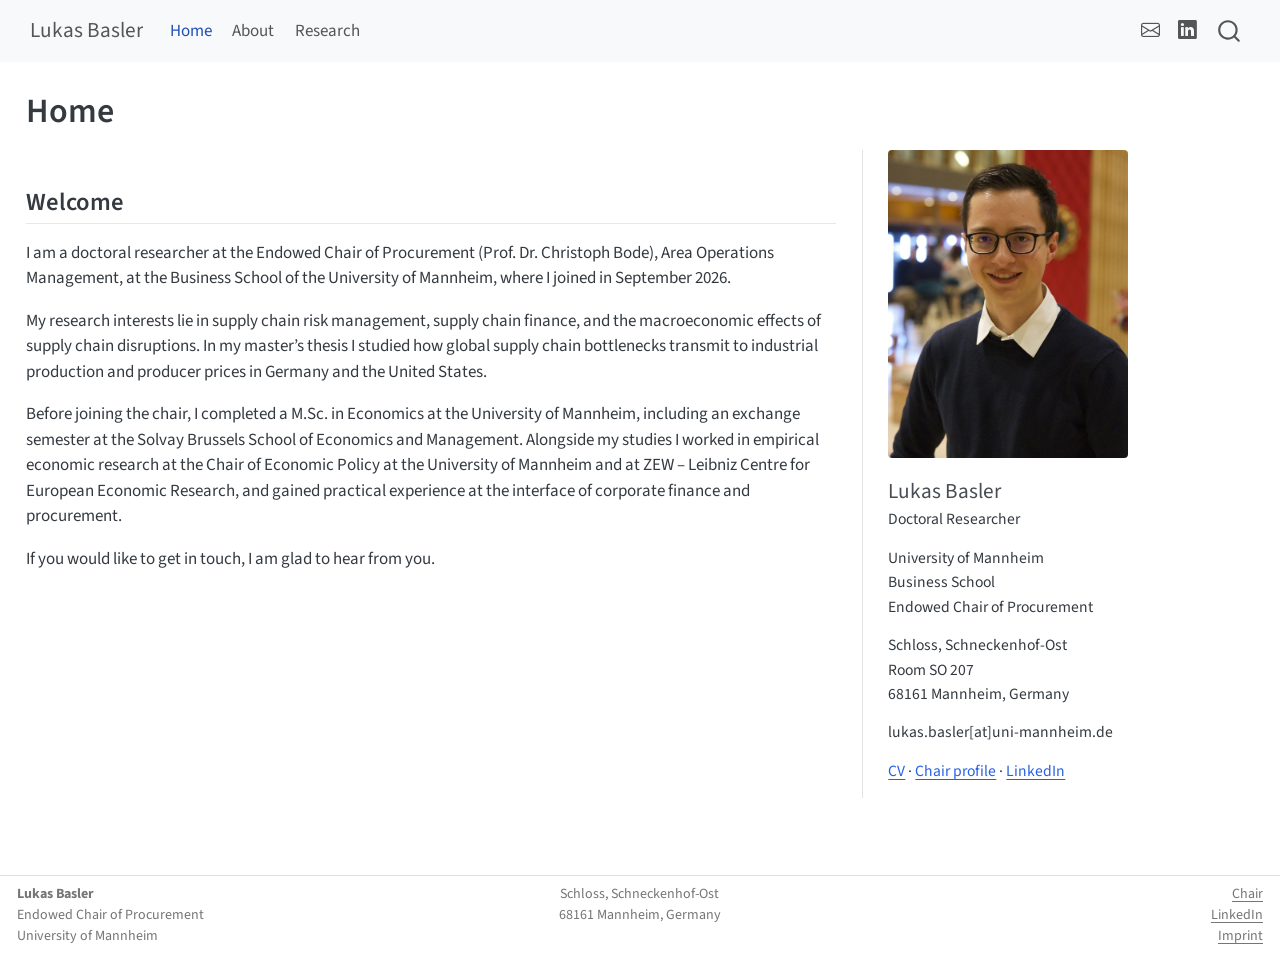
==== index.html @ ef2147d1 "deploy: b159d301d36acea544c368055b29758704e37270" ====
<!DOCTYPE html>
<html xmlns="http://www.w3.org/1999/xhtml" lang="en" xml:lang="en"><head>

<meta charset="utf-8">
<meta name="generator" content="quarto-1.10.18">

<meta name="viewport" content="width=device-width, initial-scale=1.0, user-scalable=yes">


<title>Home – Lukas Basler</title>
<style>
/* Default styles provided by pandoc.
** See https://pandoc.org/MANUAL.html#variables-for-html for config info.
*/
span.smallcaps{font-variant: small-caps;}
div.columns{display: flex; gap: 1.5em;}
div.column{flex: auto;}
@media screen {
div.columns{gap: min(4vw, 1.5em);}
div.column{overflow-x: auto;}
}
div.hanging-indent{margin-left: 1.5em; text-indent: -1.5em;}
ul.task-list{list-style: none;}
ul.task-list li input[type="checkbox"] {
  width: 0.8em;
  margin: 0 0.8em 0.2em -1em; /* quarto-specific, see https://github.com/quarto-dev/quarto-cli/issues/4556 */ 
  vertical-align: middle;
}
</style>


<script src="site_libs/quarto-nav/quarto-nav.js"></script>
<script src="site_libs/quarto-nav/headroom.min.js"></script>
<script src="site_libs/clipboard/clipboard.min.js"></script>
<script src="site_libs/quarto-search/autocomplete.umd.js"></script>
<script src="site_libs/quarto-search/fuse.min.js"></script>
<script src="site_libs/quarto-search/quarto-search.js"></script>
<meta name="quarto:offset" content="./">
<link href="./images/favicon.png" rel="icon" type="image/png">
<script src="site_libs/quarto-html/quarto.js" type="module"></script>
<script src="site_libs/quarto-html/tabsets/tabsets.js" type="module"></script>
<script src="site_libs/quarto-html/popper.min.js"></script>
<script src="site_libs/quarto-html/tippy.umd.min.js"></script>
<link href="site_libs/quarto-html/tippy.css" rel="stylesheet">
<link href="site_libs/quarto-html/quarto-syntax-highlighting-64a204ab8560d761af7679ceaba22944.css" rel="stylesheet" id="quarto-text-highlighting-styles">
<script src="site_libs/bootstrap/bootstrap.min.js"></script>
<link href="site_libs/bootstrap/bootstrap-icons.css" rel="stylesheet">
<link href="site_libs/bootstrap/bootstrap-e89d3b980ffcc2bf369e9d9bfa556387.min.css" rel="stylesheet" append-hash="true" id="quarto-bootstrap" data-mode="light">
<script id="quarto-search-options" type="application/json">{
  "location": "navbar",
  "copy-button": false,
  "collapse-after": 3,
  "panel-placement": "end",
  "type": "overlay",
  "limit": 50,
  "keyboard-shortcut": [
    "f",
    "/",
    "s"
  ],
  "show-item-context": false,
  "language": {
    "search-no-results-text": "No results",
    "search-matching-documents-text": "matching documents",
    "search-copy-link-title": "Copy link to search",
    "search-hide-matches-text": "Hide additional matches",
    "search-more-match-text": "more match in this document",
    "search-more-matches-text": "more matches in this document",
    "search-clear-button-title": "Clear",
    "search-text-placeholder": "",
    "search-detached-cancel-button-title": "Cancel",
    "search-submit-button-title": "Submit",
    "search-label": "Search"
  }
}</script>


<link rel="stylesheet" href="styles.css">
</head>

<body class="nav-fixed quarto-light">

<div id="quarto-search-results"></div>
  <header id="quarto-header" class="headroom fixed-top">
    <nav class="navbar navbar-expand-lg " data-bs-theme="dark">
      <div class="navbar-container container-fluid">
      <div class="navbar-brand-container mx-auto">
    <a class="navbar-brand" href="./index.html">
    <span class="navbar-title">Lukas Basler</span>
    </a>
  </div>
            <div id="quarto-search" class="" title="Search"></div>
          <button class="navbar-toggler" type="button" data-bs-toggle="collapse" data-bs-target="#navbarCollapse" aria-controls="navbarCollapse" role="menu" aria-expanded="false" aria-label="Toggle navigation" onclick="if (window.quartoToggleHeadroom) { window.quartoToggleHeadroom(); }">
  <span class="navbar-toggler-icon"></span>
</button>
          <div class="collapse navbar-collapse" id="navbarCollapse">
            <ul class="navbar-nav navbar-nav-scroll me-auto">
  <li class="nav-item">
    <a class="nav-link active" href="./index.html" aria-current="page"> 
<span class="menu-text">Home</span></a>
  </li>  
  <li class="nav-item">
    <a class="nav-link" href="./about.html"> 
<span class="menu-text">About</span></a>
  </li>  
  <li class="nav-item">
    <a class="nav-link" href="./research.html"> 
<span class="menu-text">Research</span></a>
  </li>  
</ul>
            <ul class="navbar-nav navbar-nav-scroll ms-auto">
  <li class="nav-item compact">
    <a class="nav-link" href="mailto:lukas.basler@uni-mannheim.de"> <i class="bi bi-envelope" role="img" aria-label="Email">
</i> 
<span class="menu-text"></span></a>
  </li>  
  <li class="nav-item compact">
    <a class="nav-link" href="https://www.linkedin.com/in/lukas-basler/"> <i class="bi bi-linkedin" role="img" aria-label="LinkedIn">
</i> 
<span class="menu-text"></span></a>
  </li>  
</ul>
          </div> <!-- /navcollapse -->
            <div class="quarto-navbar-tools">
</div>
      </div> <!-- /container-fluid -->
    </nav>
</header>
<!-- content -->
<div id="quarto-content" class="quarto-container page-columns page-rows-contents page-layout-full page-navbar">
<!-- sidebar -->
<!-- margin-sidebar -->
    
<!-- main -->
<main class="content column-page" id="quarto-document-content">

<header id="title-block-header" class="quarto-title-block default">
<div class="quarto-title">
<h1 class="title">Home</h1>
</div>



<div class="quarto-title-meta column-page">

    
  
    
  </div>
  


</header>


<div class="grid">
<section id="welcome" class="level2 g-col-12 g-col-md-8">
<h2 data-anchor-id="welcome">Welcome</h2>
<p>I am a doctoral researcher at the Endowed Chair of Procurement (Prof.&nbsp;Dr.&nbsp;Christoph Bode), Area Operations Management, at the Business School of the University of Mannheim, where I joined in September 2026.</p>
<p>My research interests lie in supply chain risk management, supply chain finance, and the macroeconomic effects of supply chain disruptions. In my master’s thesis I studied how global supply chain bottlenecks transmit to industrial production and producer prices in Germany and the United States.</p>
<p>Before joining the chair, I completed a M.Sc. in Economics at the University of Mannheim, including an exchange semester at the Solvay Brussels School of Economics and Management. Alongside my studies I worked in empirical economic research at the Chair of Economic Policy at the University of Mannheim and at ZEW – Leibniz Centre for European Economic Research, and gained practical experience at the interface of corporate finance and procurement.</p>
<p>If you would like to get in touch, I am glad to hear from you.</p>
</section>
<div class="g-col-12 g-col-md-4 contact-card">
<p><img src="images/profile.jpg" class="profile-pic img-fluid" alt="Lukas Basler"></p>
<section id="lukas-basler" class="level4 card-name">
<h4 class="card-name" data-anchor-id="lukas-basler">Lukas Basler</h4>
<p>Doctoral Researcher</p>
<p>University of Mannheim<br> Business School<br> Endowed Chair of Procurement</p>
<p>Schloss, Schneckenhof-Ost<br> Room SO 207<br> 68161 Mannheim, Germany</p>
<p>lukas.basler[at]uni-mannheim.de</p>
<p><a href="files/CV_Basler.pdf">CV</a> · <a href="https://www.bwl.uni-mannheim.de/en/bode/team/">Chair profile</a> · <a href="https://www.linkedin.com/in/lukas-basler/">LinkedIn</a></p>
</section>
</div>
</div>



</main> <!-- /main -->
<script id="quarto-html-after-body" type="application/javascript">
  window.document.addEventListener("DOMContentLoaded", function (event) {
    const isCodeAnnotation = (el) => {
      for (const clz of el.classList) {
        if (clz.startsWith('code-annotation-')) {                     
          return true;
        }
      }
      return false;
    }
    const onCopySuccess = function(e) {
      // button target
      const button = e.trigger;
      // don't keep focus
      button.blur();
      // flash "checked"
      button.classList.add('code-copy-button-checked');
      var currentTitle = button.getAttribute("title");
      button.setAttribute("title", "Copied!");
      let tooltip;
      if (window.bootstrap) {
        button.setAttribute("data-bs-toggle", "tooltip");
        button.setAttribute("data-bs-placement", "left");
        button.setAttribute("data-bs-title", "Copied!");
        tooltip = new bootstrap.Tooltip(button, 
          { trigger: "manual", 
            customClass: "code-copy-button-tooltip",
            offset: [0, -8]});
        tooltip.show();    
      }
      setTimeout(function() {
        if (tooltip) {
          tooltip.hide();
          button.removeAttribute("data-bs-title");
          button.removeAttribute("data-bs-toggle");
          button.removeAttribute("data-bs-placement");
        }
        button.setAttribute("title", currentTitle);
        button.classList.remove('code-copy-button-checked');
      }, 1000);
      // clear code selection
      e.clearSelection();
    }
    const getTextToCopy = function(trigger) {
      const outerScaffold = trigger.parentElement.cloneNode(true);
      const codeEl = outerScaffold.querySelector('code');
      for (const childEl of codeEl.children) {
        if (isCodeAnnotation(childEl)) {
          childEl.remove();
        }
      }
      return codeEl.innerText;
    }
    const clipboard = new window.ClipboardJS('.code-copy-button:not([data-in-quarto-modal])', {
      text: getTextToCopy
    });
    clipboard.on('success', onCopySuccess);
    if (window.document.getElementById('quarto-embedded-source-code-modal')) {
      const clipboardModal = new window.ClipboardJS('.code-copy-button[data-in-quarto-modal]', {
        text: getTextToCopy,
        container: window.document.getElementById('quarto-embedded-source-code-modal')
      });
      clipboardModal.on('success', onCopySuccess);
    }
      var localhostRegex = new RegExp(/^(?:http|https):\/\/localhost\:?[0-9]*\//);
      var mailtoRegex = new RegExp(/^mailto:/);
        var filterRegex = new RegExp("https:\/\/lukas-basler\.github\.io");
      var isInternal = (href) => {
          return filterRegex.test(href) || localhostRegex.test(href) || mailtoRegex.test(href);
      }
      // Inspect non-navigation links and adorn them if external
     var links = window.document.querySelectorAll('a[href]:not(.nav-link):not(.navbar-brand):not(.toc-action):not(.sidebar-link):not(.sidebar-item-toggle):not(.pagination-link):not(.no-external):not([aria-hidden]):not(.dropdown-item):not(.quarto-navigation-tool):not(.about-link)');
      for (var i=0; i<links.length; i++) {
        const link = links[i];
        if (!isInternal(link.href)) {
          // undo the damage that might have been done by quarto-nav.js in the case of
          // links that we want to consider external
          if (link.dataset.originalHref !== undefined) {
            link.href = link.dataset.originalHref;
          }
        }
      }
    function tippyHover(el, contentFn, onTriggerFn, onUntriggerFn) {
      const config = {
        allowHTML: true,
        maxWidth: 500,
        delay: 100,
        arrow: false,
        appendTo: function(el) {
            return el.parentElement;
        },
        interactive: true,
        interactiveBorder: 10,
        theme: 'quarto',
        placement: 'bottom-start',
      };
      if (contentFn) {
        config.content = contentFn;
      }
      if (onTriggerFn) {
        config.onTrigger = onTriggerFn;
      }
      if (onUntriggerFn) {
        config.onUntrigger = onUntriggerFn;
      }
      window.tippy(el, config); 
    }
    const noterefs = window.document.querySelectorAll('a[role="doc-noteref"]');
    for (var i=0; i<noterefs.length; i++) {
      const ref = noterefs[i];
      tippyHover(ref, function() {
        // use id or data attribute instead here
        let href = ref.getAttribute('data-footnote-href') || ref.getAttribute('href');
        try { href = new URL(href).hash; } catch {}
        const id = href.replace(/^#\/?/, "");
        const note = window.document.getElementById(id);
        if (note) {
          return note.innerHTML;
        } else {
          return "";
        }
      });
    }
    const xrefs = window.document.querySelectorAll('a.quarto-xref');
    const processXRef = (id, note) => {
      // Strip column container classes
      const stripColumnClz = (el) => {
        el.classList.remove("page-full", "page-columns");
        if (el.children) {
          for (const child of el.children) {
            stripColumnClz(child);
          }
        }
      }
      stripColumnClz(note)
      if (id === null || id.startsWith('sec-')) {
        // Special case sections, only their first couple elements
        const container = document.createElement("div");
        if (note.children && note.children.length > 2) {
          container.appendChild(note.children[0].cloneNode(true));
          for (let i = 1; i < note.children.length; i++) {
            const child = note.children[i];
            if (child.tagName === "P" && child.innerText === "") {
              continue;
            } else {
              container.appendChild(child.cloneNode(true));
              break;
            }
          }
          if (window.Quarto?.typesetMath) {
            window.Quarto.typesetMath(container);
          }
          return container.innerHTML
        } else {
          if (window.Quarto?.typesetMath) {
            window.Quarto.typesetMath(note);
          }
          return note.innerHTML;
        }
      } else {
        // Remove any anchor links if they are present
        const anchorLink = note.querySelector('a.anchorjs-link');
        if (anchorLink) {
          anchorLink.remove();
        }
        if (window.Quarto?.typesetMath) {
          window.Quarto.typesetMath(note);
        }
        if (note.classList.contains("callout")) {
          return note.outerHTML;
        } else {
          return note.innerHTML;
        }
      }
    }
    for (var i=0; i<xrefs.length; i++) {
      const xref = xrefs[i];
      tippyHover(xref, undefined, function(instance) {
        instance.disable();
        let url = xref.getAttribute('href');
        let hash = undefined; 
        if (url.startsWith('#')) {
          hash = url;
        } else {
          try { hash = new URL(url).hash; } catch {}
        }
        if (hash) {
          const id = hash.replace(/^#\/?/, "");
          const note = window.document.getElementById(id);
          if (note !== null) {
            try {
              const html = processXRef(id, note.cloneNode(true));
              instance.setContent(html);
            } finally {
              instance.enable();
              instance.show();
            }
          } else {
            // See if we can fetch this
            fetch(url.split('#')[0])
            .then(res => res.text())
            .then(html => {
              const parser = new DOMParser();
              const htmlDoc = parser.parseFromString(html, "text/html");
              const note = htmlDoc.getElementById(id);
              if (note !== null) {
                const html = processXRef(id, note);
                instance.setContent(html);
              } 
            }).finally(() => {
              instance.enable();
              instance.show();
            });
          }
        } else {
          // See if we can fetch a full url (with no hash to target)
          // This is a special case and we should probably do some content thinning / targeting
          fetch(url)
          .then(res => res.text())
          .then(html => {
            const parser = new DOMParser();
            const htmlDoc = parser.parseFromString(html, "text/html");
            const note = htmlDoc.querySelector('main.content');
            if (note !== null) {
              // This should only happen for chapter cross references
              // (since there is no id in the URL)
              // remove the first header
              if (note.children.length > 0 && note.children[0].tagName === "HEADER") {
                note.children[0].remove();
              }
              const html = processXRef(null, note);
              instance.setContent(html);
            } 
          }).finally(() => {
            instance.enable();
            instance.show();
          });
        }
      }, function(instance) {
      });
    }
        let selectedAnnoteEl;
        const selectorForAnnotation = ( cell, annotation) => {
          let cellAttr = 'data-code-cell="' + cell + '"';
          let lineAttr = 'data-code-annotation="' +  annotation + '"';
          const selector = 'span[' + cellAttr + '][' + lineAttr + ']';
          return selector;
        }
        const selectCodeLines = (annoteEl) => {
          const doc = window.document;
          const targetCell = annoteEl.getAttribute("data-target-cell");
          const targetAnnotation = annoteEl.getAttribute("data-target-annotation");
          const annoteSpan = window.document.querySelector(selectorForAnnotation(targetCell, targetAnnotation));
          const lines = annoteSpan.getAttribute("data-code-lines").split(",");
          const lineIds = lines.map((line) => {
            return targetCell + "-" + line;
          })
          let top = null;
          let height = null;
          let parent = null;
          if (lineIds.length > 0) {
              //compute the position of the single el (top and bottom and make a div)
              const el = window.document.getElementById(lineIds[0]);
              top = el.offsetTop;
              height = el.offsetHeight;
              parent = el.parentElement.parentElement;
            if (lineIds.length > 1) {
              const lastEl = window.document.getElementById(lineIds[lineIds.length - 1]);
              const bottom = lastEl.offsetTop + lastEl.offsetHeight;
              height = bottom - top;
            }
            if (top !== null && height !== null && parent !== null) {
              // cook up a div (if necessary) and position it 
              let div = window.document.getElementById("code-annotation-line-highlight");
              if (div === null) {
                div = window.document.createElement("div");
                div.setAttribute("id", "code-annotation-line-highlight");
                div.style.position = 'absolute';
                parent.appendChild(div);
              }
              div.style.top = top - 2 + "px";
              div.style.height = height + 4 + "px";
              div.style.left = 0;
              let gutterDiv = window.document.getElementById("code-annotation-line-highlight-gutter");
              if (gutterDiv === null) {
                gutterDiv = window.document.createElement("div");
                gutterDiv.setAttribute("id", "code-annotation-line-highlight-gutter");
                gutterDiv.style.position = 'absolute';
                const codeCell = window.document.getElementById(targetCell);
                const gutter = codeCell.querySelector('.code-annotation-gutter');
                gutter.appendChild(gutterDiv);
              }
              gutterDiv.style.top = top - 2 + "px";
              gutterDiv.style.height = height + 4 + "px";
            }
            selectedAnnoteEl = annoteEl;
          }
        };
        const unselectCodeLines = () => {
          const elementsIds = ["code-annotation-line-highlight", "code-annotation-line-highlight-gutter"];
          elementsIds.forEach((elId) => {
            const div = window.document.getElementById(elId);
            if (div) {
              div.remove();
            }
          });
          selectedAnnoteEl = undefined;
        };
          // Handle positioning of the toggle
      window.addEventListener(
        "resize",
        throttle(() => {
          elRect = undefined;
          if (selectedAnnoteEl) {
            selectCodeLines(selectedAnnoteEl);
          }
        }, 10)
      );
      function throttle(fn, ms) {
      let throttle = false;
      let timer;
        return (...args) => {
          if(!throttle) { // first call gets through
              fn.apply(this, args);
              throttle = true;
          } else { // all the others get throttled
              if(timer) clearTimeout(timer); // cancel #2
              timer = setTimeout(() => {
                fn.apply(this, args);
                timer = throttle = false;
              }, ms);
          }
        };
      }
        // Attach click handler to the DT
        const annoteDls = window.document.querySelectorAll('dt[data-target-cell]');
        for (const annoteDlNode of annoteDls) {
          annoteDlNode.addEventListener('click', (event) => {
            const clickedEl = event.target;
            if (clickedEl !== selectedAnnoteEl) {
              unselectCodeLines();
              const activeEl = window.document.querySelector('dt[data-target-cell].code-annotation-active');
              if (activeEl) {
                activeEl.classList.remove('code-annotation-active');
              }
              selectCodeLines(clickedEl);
              clickedEl.classList.add('code-annotation-active');
            } else {
              // Unselect the line
              unselectCodeLines();
              clickedEl.classList.remove('code-annotation-active');
            }
          });
        }
    const findCites = (el) => {
      const parentEl = el.parentElement;
      if (parentEl) {
        const cites = parentEl.dataset.cites;
        if (cites) {
          return {
            el,
            cites: cites.split(' ')
          };
        } else {
          return findCites(el.parentElement)
        }
      } else {
        return undefined;
      }
    };
    var bibliorefs = window.document.querySelectorAll('a[role="doc-biblioref"]');
    for (var i=0; i<bibliorefs.length; i++) {
      const ref = bibliorefs[i];
      const citeInfo = findCites(ref);
      if (citeInfo) {
        tippyHover(citeInfo.el, function() {
          var popup = window.document.createElement('div');
          citeInfo.cites.forEach(function(cite) {
            var citeDiv = window.document.createElement('div');
            citeDiv.classList.add('hanging-indent');
            citeDiv.classList.add('csl-entry');
            var biblioDiv = window.document.getElementById('ref-' + cite);
            if (biblioDiv) {
              citeDiv.innerHTML = biblioDiv.innerHTML;
            }
            popup.appendChild(citeDiv);
          });
          return popup.innerHTML;
        });
      }
    }
  });
  </script>
</div> <!-- /content -->
<footer class="footer">
  <div class="nav-footer">
    <div class="nav-footer-left">
<p><strong>Lukas Basler</strong><br> Endowed Chair of Procurement<br> University of Mannheim</p>
</div>   
    <div class="nav-footer-center">
<p>Schloss, Schneckenhof-Ost<br> 68161 Mannheim, Germany</p>
</div>
    <div class="nav-footer-right">
<p><a href="https://www.bwl.uni-mannheim.de/en/bode/">Chair</a><br> <a href="https://www.linkedin.com/in/lukas-basler/">LinkedIn</a><br> <a href="./imprint.html">Imprint</a></p>
</div>
  </div>
</footer>




</body></html>
---- site_libs/quarto-html/tippy.css ----
.tippy-box[data-animation=fade][data-state=hidden]{opacity:0}[data-tippy-root]{max-width:calc(100vw - 10px)}.tippy-box{position:relative;background-color:#333;color:#fff;border-radius:4px;font-size:14px;line-height:1.4;white-space:normal;outline:0;transition-property:transform,visibility,opacity}.tippy-box[data-placement^=top]>.tippy-arrow{bottom:0}.tippy-box[data-placement^=top]>.tippy-arrow:before{bottom:-7px;left:0;border-width:8px 8px 0;border-top-color:initial;transform-origin:center top}.tippy-box[data-placement^=bottom]>.tippy-arrow{top:0}.tippy-box[data-placement^=bottom]>.tippy-arrow:before{top:-7px;left:0;border-width:0 8px 8px;border-bottom-color:initial;transform-origin:center bottom}.tippy-box[data-placement^=left]>.tippy-arrow{right:0}.tippy-box[data-placement^=left]>.tippy-arrow:before{border-width:8px 0 8px 8px;border-left-color:initial;right:-7px;transform-origin:center left}.tippy-box[data-placement^=right]>.tippy-arrow{left:0}.tippy-box[data-placement^=right]>.tippy-arrow:before{left:-7px;border-width:8px 8px 8px 0;border-right-color:initial;transform-origin:center right}.tippy-box[data-inertia][data-state=visible]{transition-timing-function:cubic-bezier(.54,1.5,.38,1.11)}.tippy-arrow{width:16px;height:16px;color:#333}.tippy-arrow:before{content:"";position:absolute;border-color:transparent;border-style:solid}.tippy-content{position:relative;padding:5px 9px;z-index:1}
---- site_libs/quarto-html/quarto-syntax-highlighting-64a204ab8560d761af7679ceaba22944.css ----
/* quarto syntax highlight colors */
:root {
  --quarto-hl-ot-color: #003B4F;
  --quarto-hl-at-color: #657422;
  --quarto-hl-ss-color: #20794D;
  --quarto-hl-an-color: #5E5E5E;
  --quarto-hl-fu-color: #4758AB;
  --quarto-hl-st-color: #20794D;
  --quarto-hl-cf-color: #003B4F;
  --quarto-hl-op-color: #5E5E5E;
  --quarto-hl-er-color: #AD0000;
  --quarto-hl-bn-color: #AD0000;
  --quarto-hl-al-color: #AD0000;
  --quarto-hl-va-color: #111111;
  --quarto-hl-bu-color: inherit;
  --quarto-hl-ex-color: inherit;
  --quarto-hl-pp-color: #AD0000;
  --quarto-hl-in-color: #5E5E5E;
  --quarto-hl-vs-color: #20794D;
  --quarto-hl-wa-color: #5E5E5E;
  --quarto-hl-do-color: #5E5E5E;
  --quarto-hl-im-color: #00769E;
  --quarto-hl-ch-color: #20794D;
  --quarto-hl-dt-color: #AD0000;
  --quarto-hl-fl-color: #AD0000;
  --quarto-hl-co-color: #5E5E5E;
  --quarto-hl-cv-color: #5E5E5E;
  --quarto-hl-cn-color: #8f5902;
  --quarto-hl-sc-color: #5E5E5E;
  --quarto-hl-dv-color: #AD0000;
  --quarto-hl-kw-color: #003B4F;
}

/* other quarto variables */
:root {
  --quarto-font-monospace: SFMono-Regular, Menlo, Monaco, Consolas, "Liberation Mono", "Courier New", monospace;
}

/* syntax highlight based on Pandoc's rules */
pre > code.sourceCode > span {
  color: #003B4F;
}

code.sourceCode > span {
  color: #003B4F;
}

div.sourceCode,
div.sourceCode pre.sourceCode {
  color: #003B4F;
}

/* Normal */
code span {
  color: #003B4F;
}

/* Alert */
code span.al {
  color: #AD0000;
  font-style: inherit;
}

/* Annotation */
code span.an {
  color: #5E5E5E;
  font-style: inherit;
}

/* Attribute */
code span.at {
  color: #657422;
  font-style: inherit;
}

/* BaseN */
code span.bn {
  color: #AD0000;
  font-style: inherit;
}

/* BuiltIn */
code span.bu {
  font-style: inherit;
}

/* ControlFlow */
code span.cf {
  color: #003B4F;
  font-weight: bold;
  font-style: inherit;
}

/* Char */
code span.ch {
  color: #20794D;
  font-style: inherit;
}

/* Constant */
code span.cn {
  color: #8f5902;
  font-style: inherit;
}

/* Comment */
code span.co {
  color: #5E5E5E;
  font-style: inherit;
}

/* CommentVar */
code span.cv {
  color: #5E5E5E;
  font-style: italic;
}

/* Documentation */
code span.do {
  color: #5E5E5E;
  font-style: italic;
}

/* DataType */
code span.dt {
  color: #AD0000;
  font-style: inherit;
}

/* DecVal */
code span.dv {
  color: #AD0000;
  font-style: inherit;
}

/* Error */
code span.er {
  color: #AD0000;
  font-style: inherit;
}

/* Extension */
code span.ex {
  font-style: inherit;
}

/* Float */
code span.fl {
  color: #AD0000;
  font-style: inherit;
}

/* Function */
code span.fu {
  color: #4758AB;
  font-style: inherit;
}

/* Import */
code span.im {
  color: #00769E;
  font-style: inherit;
}

/* Information */
code span.in {
  color: #5E5E5E;
  font-style: inherit;
}

/* Keyword */
code span.kw {
  color: #003B4F;
  font-weight: bold;
  font-style: inherit;
}

/* Operator */
code span.op {
  color: #5E5E5E;
  font-style: inherit;
}

/* Other */
code span.ot {
  color: #003B4F;
  font-style: inherit;
}

/* Preprocessor */
code span.pp {
  color: #AD0000;
  font-style: inherit;
}

/* SpecialChar */
code span.sc {
  color: #5E5E5E;
  font-style: inherit;
}

/* SpecialString */
code span.ss {
  color: #20794D;
  font-style: inherit;
}

/* String */
code span.st {
  color: #20794D;
  font-style: inherit;
}

/* Variable */
code span.va {
  color: #111111;
  font-style: inherit;
}

/* VerbatimString */
code span.vs {
  color: #20794D;
  font-style: inherit;
}

/* Warning */
code span.wa {
  color: #5E5E5E;
  font-style: italic;
}

.prevent-inlining {
  content: "</";
}

/*# sourceMappingURL=9d8d5bb603a83b8298b89080a598c93b.css.map */
---- styles.css ----
/* Profile photo in the contact card */
.profile-pic {
  width: 100%;
  max-width: 240px;
  border-radius: 4px;
  display: block;
  margin-bottom: 1.25rem;
}

/* Contact card in the right-hand column */
.contact-card {
  font-size: 0.92rem;
  line-height: 1.55;
  border-left: 1px solid #e3e3e3;
  padding-left: 1.5rem;
}

.contact-card p {
  margin-bottom: 0.85rem;
}

.card-name {
  margin-top: 0;
  margin-bottom: 0.15rem;
}

/* On narrow screens the card stacks below the text, so drop the divider */
@media (max-width: 767px) {
  .contact-card {
    border-left: none;
    padding-left: 0;
    border-top: 1px solid #e3e3e3;
    padding-top: 1.5rem;
    margin-top: 1.5rem;
  }
}

/* Section headings */
h2 {
  margin-top: 2.25rem;
  padding-bottom: 0.3rem;
  border-bottom: 1px solid #e8e8e8;
  font-size: 1.45rem;
}

/* Hide the auto-generated title banner */
.quarto-title-banner {
  display: none;
}
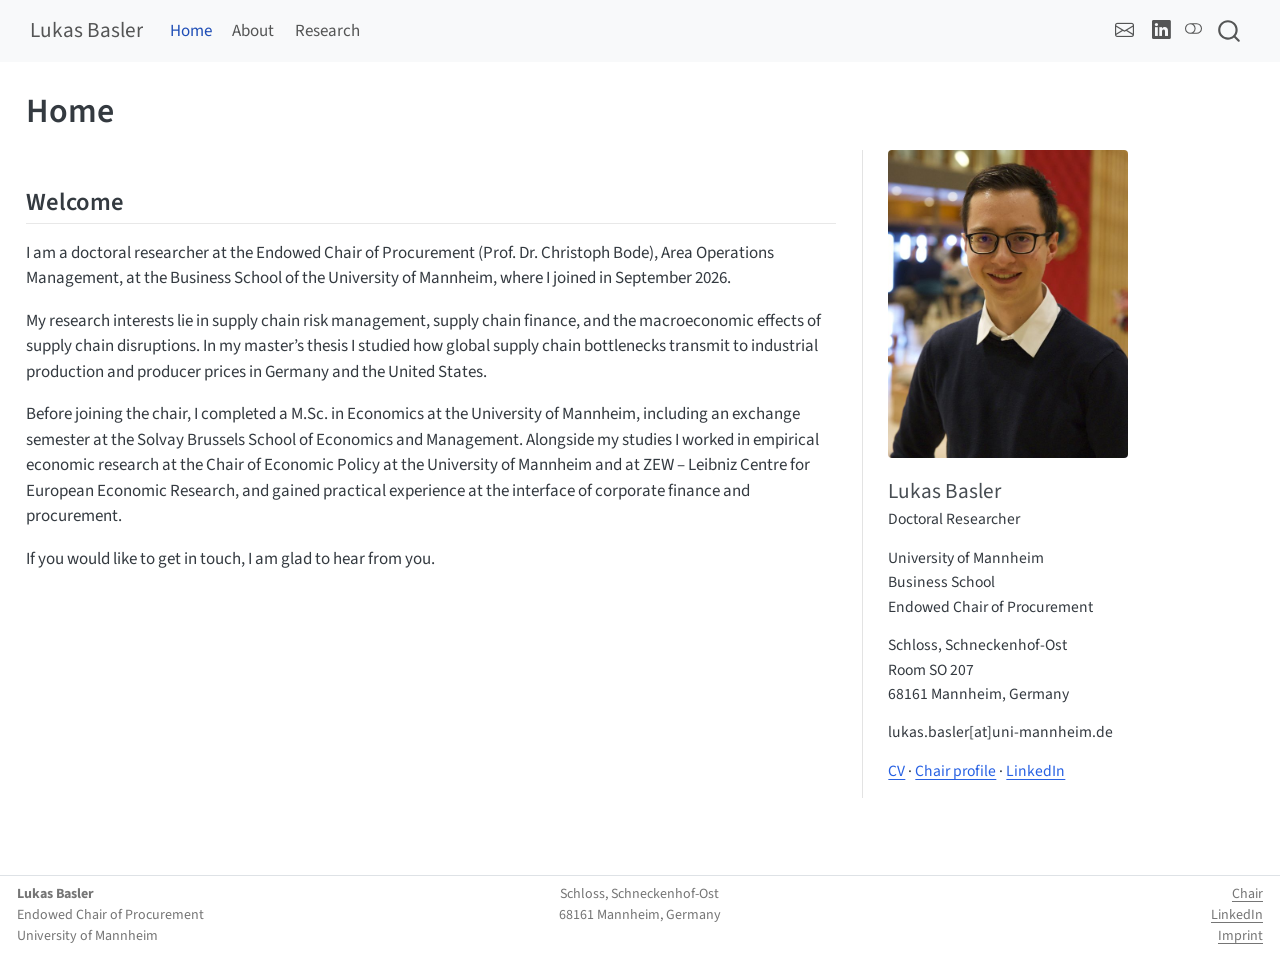
==== commit 33f04549: "deploy: 1c84ad82563a20aa43c5f7559aa6f053702ce79a" ====
--- a/index.html
+++ b/index.html
@@ -42,10 +42,14 @@
 <script src="site_libs/quarto-html/popper.min.js"></script>
 <script src="site_libs/quarto-html/tippy.umd.min.js"></script>
 <link href="site_libs/quarto-html/tippy.css" rel="stylesheet">
-<link href="site_libs/quarto-html/quarto-syntax-highlighting-64a204ab8560d761af7679ceaba22944.css" rel="stylesheet" id="quarto-text-highlighting-styles">
+<link href="site_libs/quarto-html/quarto-syntax-highlighting-64a204ab8560d761af7679ceaba22944.css" rel="stylesheet" class="quarto-color-scheme" id="quarto-text-highlighting-styles">
+<link href="site_libs/quarto-html/quarto-syntax-highlighting-dark-b85bc7c33db8c58e0ec93c3465666fed.css" rel="stylesheet" class="quarto-color-scheme quarto-color-alternate" id="quarto-text-highlighting-styles">
+<link href="site_libs/quarto-html/quarto-syntax-highlighting-64a204ab8560d761af7679ceaba22944.css" rel="stylesheet" class="quarto-color-scheme-extra" id="quarto-text-highlighting-styles">
 <script src="site_libs/bootstrap/bootstrap.min.js"></script>
 <link href="site_libs/bootstrap/bootstrap-icons.css" rel="stylesheet">
-<link href="site_libs/bootstrap/bootstrap-e89d3b980ffcc2bf369e9d9bfa556387.min.css" rel="stylesheet" append-hash="true" id="quarto-bootstrap" data-mode="light">
+<link href="site_libs/bootstrap/bootstrap-e89d3b980ffcc2bf369e9d9bfa556387.min.css" rel="stylesheet" append-hash="true" class="quarto-color-scheme" id="quarto-bootstrap" data-mode="light">
+<link href="site_libs/bootstrap/bootstrap-dark-1c24a47d3c6db590eca2f4ee88fd7dce.min.css" rel="stylesheet" append-hash="true" class="quarto-color-scheme quarto-color-alternate" id="quarto-bootstrap" data-mode="dark">
+<link href="site_libs/bootstrap/bootstrap-e89d3b980ffcc2bf369e9d9bfa556387.min.css" rel="stylesheet" append-hash="true" class="quarto-color-scheme-extra" id="quarto-bootstrap" data-mode="light">
 <script id="quarto-search-options" type="application/json">{
   "location": "navbar",
   "copy-button": false,
@@ -78,7 +82,169 @@
 <link rel="stylesheet" href="styles.css">
 </head>
 
-<body class="nav-fixed quarto-light">
+<body class="nav-fixed quarto-light"><script id="quarto-html-before-body" type="application/javascript">
+    const toggleBodyColorMode = (bsSheetEl) => {
+      const mode = bsSheetEl.getAttribute("data-mode");
+      const bodyEl = window.document.querySelector("body");
+      if (mode === "dark") {
+        bodyEl.classList.add("quarto-dark");
+        bodyEl.classList.remove("quarto-light");
+      } else {
+        bodyEl.classList.add("quarto-light");
+        bodyEl.classList.remove("quarto-dark");
+      }
+    }
+    const toggleBodyColorPrimary = () => {
+      const bsSheetEl = window.document.querySelector("link#quarto-bootstrap:not([rel=disabled-stylesheet])");
+      if (bsSheetEl) {
+        toggleBodyColorMode(bsSheetEl);
+      }
+    }
+    const setColorSchemeToggle = (alternate) => {
+      const toggles = window.document.querySelectorAll('.quarto-color-scheme-toggle');
+      for (let i=0; i < toggles.length; i++) {
+        const toggle = toggles[i];
+        if (toggle) {
+          if (alternate) {
+            toggle.classList.add("alternate");
+          } else {
+            toggle.classList.remove("alternate");
+          }
+        }
+      }
+    };
+    const toggleColorMode = (alternate) => {
+      // Switch the stylesheets
+      const primaryStylesheets = window.document.querySelectorAll('link.quarto-color-scheme:not(.quarto-color-alternate)');
+      const alternateStylesheets = window.document.querySelectorAll('link.quarto-color-scheme.quarto-color-alternate');
+      manageTransitions('#quarto-margin-sidebar .nav-link', false);
+      if (alternate) {
+        // note: dark is layered on light, we don't disable primary!
+        enableStylesheet(alternateStylesheets);
+        for (const sheetNode of alternateStylesheets) {
+          if (sheetNode.id === "quarto-bootstrap") {
+            toggleBodyColorMode(sheetNode);
+          }
+        }
+      } else {
+        disableStylesheet(alternateStylesheets);
+        enableStylesheet(primaryStylesheets)
+        toggleBodyColorPrimary();
+      }
+      manageTransitions('#quarto-margin-sidebar .nav-link', true);
+      // Switch the toggles
+      setColorSchemeToggle(alternate)
+      // Hack to workaround the fact that safari doesn't
+      // properly recolor the scrollbar when toggling (#1455)
+      if (navigator.userAgent.indexOf('Safari') > 0 && navigator.userAgent.indexOf('Chrome') == -1) {
+        manageTransitions("body", false);
+        window.scrollTo(0, 1);
+        setTimeout(() => {
+          window.scrollTo(0, 0);
+          manageTransitions("body", true);
+        }, 40);
+      }
+    }
+    const disableStylesheet = (stylesheets) => {
+      for (let i=0; i < stylesheets.length; i++) {
+        const stylesheet = stylesheets[i];
+        stylesheet.rel = 'disabled-stylesheet';
+      }
+    }
+    const enableStylesheet = (stylesheets) => {
+      for (let i=0; i < stylesheets.length; i++) {
+        const stylesheet = stylesheets[i];
+        if(stylesheet.rel !== 'stylesheet') { // for Chrome, which will still FOUC without this check
+          stylesheet.rel = 'stylesheet';
+        }
+      }
+    }
+    const manageTransitions = (selector, allowTransitions) => {
+      const els = window.document.querySelectorAll(selector);
+      for (let i=0; i < els.length; i++) {
+        const el = els[i];
+        if (allowTransitions) {
+          el.classList.remove('notransition');
+        } else {
+          el.classList.add('notransition');
+        }
+      }
+    }
+    const isFileUrl = () => {
+      return window.location.protocol === 'file:';
+    }
+    const hasAlternateSentinel = () => {
+      let styleSentinel = getColorSchemeSentinel();
+      if (styleSentinel !== null) {
+        return styleSentinel === "alternate";
+      } else {
+        return false;
+      }
+    }
+    const setStyleSentinel = (alternate) => {
+      const value = alternate ? "alternate" : "default";
+      if (!isFileUrl()) {
+        window.localStorage.setItem("quarto-color-scheme", value);
+      } else {
+        localAlternateSentinel = value;
+      }
+    }
+    const getColorSchemeSentinel = () => {
+      if (!isFileUrl()) {
+        const storageValue = window.localStorage.getItem("quarto-color-scheme");
+        return storageValue != null ? storageValue : localAlternateSentinel;
+      } else {
+        return localAlternateSentinel;
+      }
+    }
+    const toggleGiscusIfUsed = (isAlternate, darkModeDefault) => {
+      const baseTheme = document.querySelector('#giscus-base-theme')?.value ?? 'light';
+      const alternateTheme = document.querySelector('#giscus-alt-theme')?.value ?? 'dark';
+      let newTheme = '';
+      if(authorPrefersDark) {
+        newTheme = isAlternate ? baseTheme : alternateTheme;
+      } else {
+        newTheme = isAlternate ? alternateTheme : baseTheme;
+      }
+      const changeGiscusTheme = () => {
+        // From: https://github.com/giscus/giscus/issues/336
+        const sendMessage = (message) => {
+          const iframe = document.querySelector('iframe.giscus-frame');
+          if (!iframe) return;
+          iframe.contentWindow.postMessage({ giscus: message }, 'https://giscus.app');
+        }
+        sendMessage({
+          setConfig: {
+            theme: newTheme
+          }
+        });
+      }
+      const isGiscussLoaded = window.document.querySelector('iframe.giscus-frame') !== null;
+      if (isGiscussLoaded) {
+        changeGiscusTheme();
+      }
+    };
+    const authorPrefersDark = false;
+    const darkModeDefault = authorPrefersDark;
+      document.querySelector('link#quarto-text-highlighting-styles.quarto-color-scheme-extra').rel = 'disabled-stylesheet';
+      document.querySelector('link#quarto-bootstrap.quarto-color-scheme-extra').rel = 'disabled-stylesheet';
+    let localAlternateSentinel = darkModeDefault ? 'alternate' : 'default';
+    // Dark / light mode switch
+    window.quartoToggleColorScheme = () => {
+      // Read the current dark / light value
+      let toAlternate = !hasAlternateSentinel();
+      toggleColorMode(toAlternate);
+      setStyleSentinel(toAlternate);
+      toggleGiscusIfUsed(toAlternate, darkModeDefault);
+      window.dispatchEvent(new Event('resize'));
+    };
+    // Switch to dark mode if need be
+    if (hasAlternateSentinel()) {
+      toggleColorMode(true);
+    } else {
+      toggleColorMode(false);
+    }
+  </script>
 
 <div id="quarto-search-results"></div>
   <header id="quarto-header" class="headroom fixed-top">
@@ -122,6 +288,7 @@
 </ul>
           </div> <!-- /navcollapse -->
             <div class="quarto-navbar-tools">
+  <a href="" class="quarto-color-scheme-toggle quarto-navigation-tool  px-1" onclick="window.quartoToggleColorScheme(); return false;" title="Toggle dark mode"><i class="bi"></i></a>
 </div>
       </div> <!-- /container-fluid -->
     </nav>
@@ -133,6 +300,7 @@
     
 <!-- main -->
 <main class="content column-page" id="quarto-document-content">
+
 
 <header id="title-block-header" class="quarto-title-block default">
 <div class="quarto-title">
@@ -179,6 +347,19 @@
 </main> <!-- /main -->
 <script id="quarto-html-after-body" type="application/javascript">
   window.document.addEventListener("DOMContentLoaded", function (event) {
+    // Ensure there is a toggle, if there isn't float one in the top right
+    if (window.document.querySelector('.quarto-color-scheme-toggle') === null) {
+      const a = window.document.createElement('a');
+      a.classList.add('top-right');
+      a.classList.add('quarto-color-scheme-toggle');
+      a.href = "";
+      a.onclick = function() { try { window.quartoToggleColorScheme(); } catch {} return false; };
+      const i = window.document.createElement("i");
+      i.classList.add('bi');
+      a.appendChild(i);
+      window.document.body.appendChild(a);
+    }
+    setColorSchemeToggle(hasAlternateSentinel())
     const isCodeAnnotation = (el) => {
       for (const clz of el.classList) {
         if (clz.startsWith('code-annotation-')) {                     
--- a/site_libs/quarto-html/quarto-syntax-highlighting-dark-b85bc7c33db8c58e0ec93c3465666fed.css
+++ b/site_libs/quarto-html/quarto-syntax-highlighting-dark-b85bc7c33db8c58e0ec93c3465666fed.css
@@ -0,0 +1,219 @@
+/* quarto syntax highlight colors */
+:root {
+  --quarto-hl-al-color: #f07178;
+  --quarto-hl-an-color: #d4d0ab;
+  --quarto-hl-at-color: #00e0e0;
+  --quarto-hl-bn-color: #d4d0ab;
+  --quarto-hl-bu-color: #abe338;
+  --quarto-hl-ch-color: #abe338;
+  --quarto-hl-co-color: #f8f8f2;
+  --quarto-hl-cv-color: #ffd700;
+  --quarto-hl-cn-color: #ffd700;
+  --quarto-hl-cf-color: #ffa07a;
+  --quarto-hl-dt-color: #ffa07a;
+  --quarto-hl-dv-color: #d4d0ab;
+  --quarto-hl-do-color: #f8f8f2;
+  --quarto-hl-er-color: #f07178;
+  --quarto-hl-ex-color: #00e0e0;
+  --quarto-hl-fl-color: #d4d0ab;
+  --quarto-hl-fu-color: #ffa07a;
+  --quarto-hl-im-color: #abe338;
+  --quarto-hl-in-color: #d4d0ab;
+  --quarto-hl-kw-color: #ffa07a;
+  --quarto-hl-op-color: #ffa07a;
+  --quarto-hl-ot-color: #00e0e0;
+  --quarto-hl-pp-color: #dcc6e0;
+  --quarto-hl-re-color: #00e0e0;
+  --quarto-hl-sc-color: #abe338;
+  --quarto-hl-ss-color: #abe338;
+  --quarto-hl-st-color: #abe338;
+  --quarto-hl-va-color: #00e0e0;
+  --quarto-hl-vs-color: #abe338;
+  --quarto-hl-wa-color: #dcc6e0;
+}
+
+/* other quarto variables */
+:root {
+  --quarto-font-monospace: SFMono-Regular, Menlo, Monaco, Consolas, "Liberation Mono", "Courier New", monospace;
+}
+
+/* syntax highlight based on Pandoc's rules */
+pre > code.sourceCode > span {
+  color: #f8f8f2;
+}
+
+code.sourceCode > span {
+  color: #f8f8f2;
+}
+
+div.sourceCode,
+div.sourceCode pre.sourceCode {
+  color: #f8f8f2;
+}
+
+/* Normal */
+code span {
+  color: #f8f8f2;
+}
+
+/* Alert */
+code span.al {
+  color: #f07178;
+}
+
+/* Annotation */
+code span.an {
+  color: #d4d0ab;
+}
+
+/* Attribute */
+code span.at {
+  color: #00e0e0;
+}
+
+/* BaseN */
+code span.bn {
+  color: #d4d0ab;
+}
+
+/* BuiltIn */
+code span.bu {
+  color: #abe338;
+}
+
+/* ControlFlow */
+code span.cf {
+  font-weight: bold;
+  color: #ffa07a;
+}
+
+/* Char */
+code span.ch {
+  color: #abe338;
+}
+
+/* Constant */
+code span.cn {
+  color: #ffd700;
+}
+
+/* Comment */
+code span.co {
+  font-style: italic;
+  color: #f8f8f2;
+}
+
+/* CommentVar */
+code span.cv {
+  color: #ffd700;
+}
+
+/* Documentation */
+code span.do {
+  color: #f8f8f2;
+}
+
+/* DataType */
+code span.dt {
+  color: #ffa07a;
+}
+
+/* DecVal */
+code span.dv {
+  color: #d4d0ab;
+}
+
+/* Error */
+code span.er {
+  color: #f07178;
+  text-decoration: underline;
+}
+
+/* Extension */
+code span.ex {
+  font-weight: bold;
+  color: #00e0e0;
+}
+
+/* Float */
+code span.fl {
+  color: #d4d0ab;
+}
+
+/* Function */
+code span.fu {
+  color: #ffa07a;
+}
+
+/* Import */
+code span.im {
+  color: #abe338;
+}
+
+/* Information */
+code span.in {
+  color: #d4d0ab;
+}
+
+/* Keyword */
+code span.kw {
+  font-weight: bold;
+  color: #ffa07a;
+}
+
+/* Operator */
+code span.op {
+  color: #ffa07a;
+}
+
+/* Other */
+code span.ot {
+  color: #00e0e0;
+}
+
+/* Preprocessor */
+code span.pp {
+  color: #dcc6e0;
+}
+
+/* RegionMarker */
+code span.re {
+  background-color: #f8f8f2;
+  color: #00e0e0;
+}
+
+/* SpecialChar */
+code span.sc {
+  color: #abe338;
+}
+
+/* SpecialString */
+code span.ss {
+  color: #abe338;
+}
+
+/* String */
+code span.st {
+  color: #abe338;
+}
+
+/* Variable */
+code span.va {
+  color: #00e0e0;
+}
+
+/* VerbatimString */
+code span.vs {
+  color: #abe338;
+}
+
+/* Warning */
+code span.wa {
+  color: #dcc6e0;
+}
+
+.prevent-inlining {
+  content: "</";
+}
+
+/*# sourceMappingURL=4ed8f1090dec6531da29ab00902aa718.css.map */
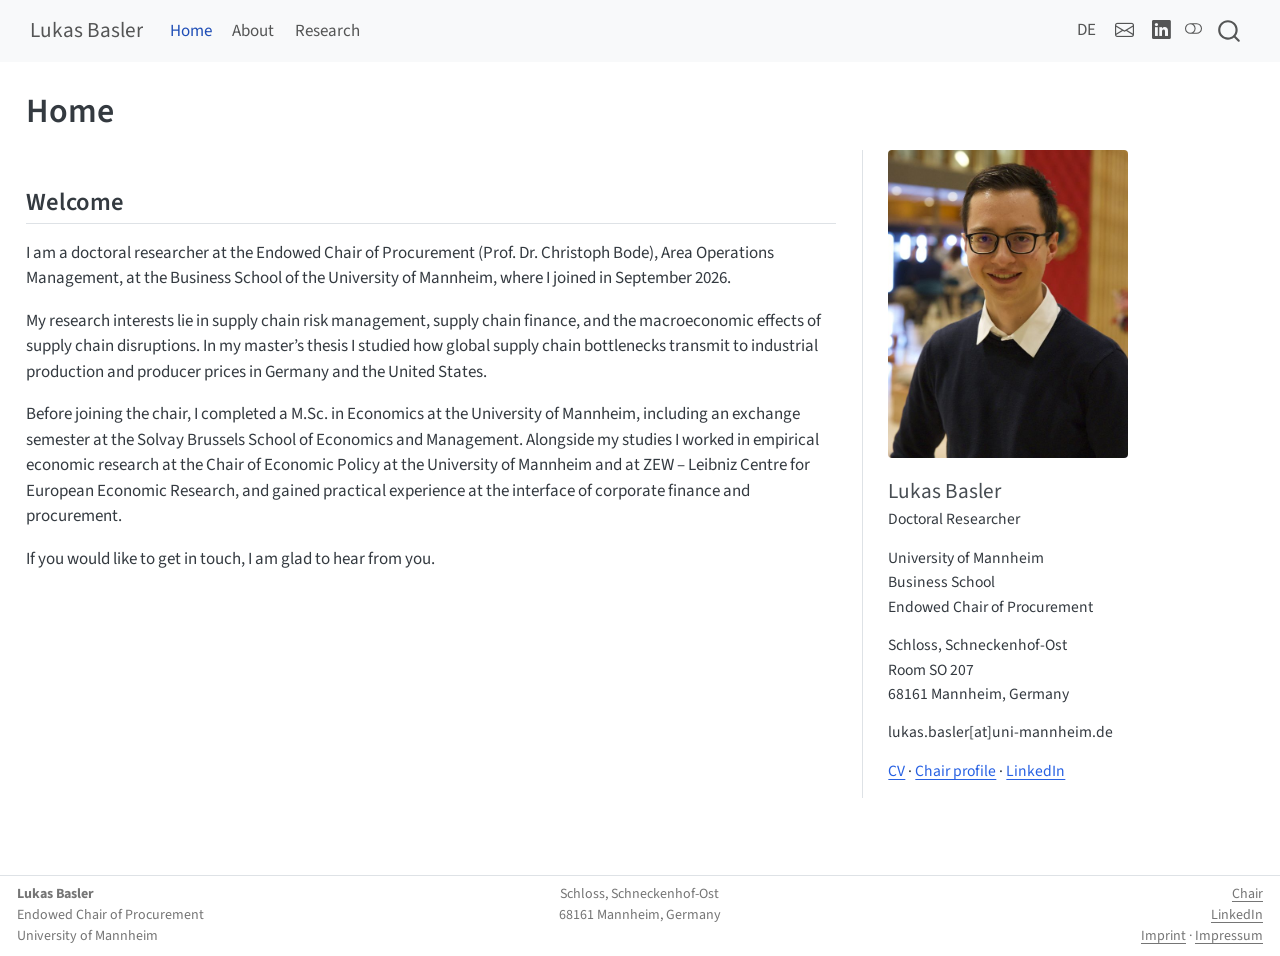
==== commit 73bffb3d: "deploy: c1f57208a1ae478dcf6bf4d483107fdb838252a7" ====
--- a/index.html
+++ b/index.html
@@ -275,6 +275,10 @@
   </li>  
 </ul>
             <ul class="navbar-nav navbar-nav-scroll ms-auto">
+  <li class="nav-item">
+    <a class="nav-link" href="./de/index.html"> 
+<span class="menu-text">DE</span></a>
+  </li>  
   <li class="nav-item compact">
     <a class="nav-link" href="mailto:lukas.basler@uni-mannheim.de"> <i class="bi bi-envelope" role="img" aria-label="Email">
 </i> 
@@ -761,7 +765,7 @@
 <p>Schloss, Schneckenhof-Ost<br> 68161 Mannheim, Germany</p>
 </div>
     <div class="nav-footer-right">
-<p><a href="https://www.bwl.uni-mannheim.de/en/bode/">Chair</a><br> <a href="https://www.linkedin.com/in/lukas-basler/">LinkedIn</a><br> <a href="./imprint.html">Imprint</a></p>
+<p><a href="https://www.bwl.uni-mannheim.de/en/bode/">Chair</a><br> <a href="https://www.linkedin.com/in/lukas-basler/">LinkedIn</a><br> <a href="./imprint.html">Imprint</a> · <a href="./de/imprint.html">Impressum</a></p>
 </div>
   </div>
 </footer>
--- a/styles.css
+++ b/styles.css
@@ -11,7 +11,7 @@
 .contact-card {
   font-size: 0.92rem;
   line-height: 1.55;
-  border-left: 1px solid #e3e3e3;
+  border-left: 1px solid var(--bs-border-color);
   padding-left: 1.5rem;
 }
 
@@ -39,7 +39,7 @@
 h2 {
   margin-top: 2.25rem;
   padding-bottom: 0.3rem;
-  border-bottom: 1px solid #e8e8e8;
+  border-bottom: 1px solid var(--bs-border-color);
   font-size: 1.45rem;
 }
 
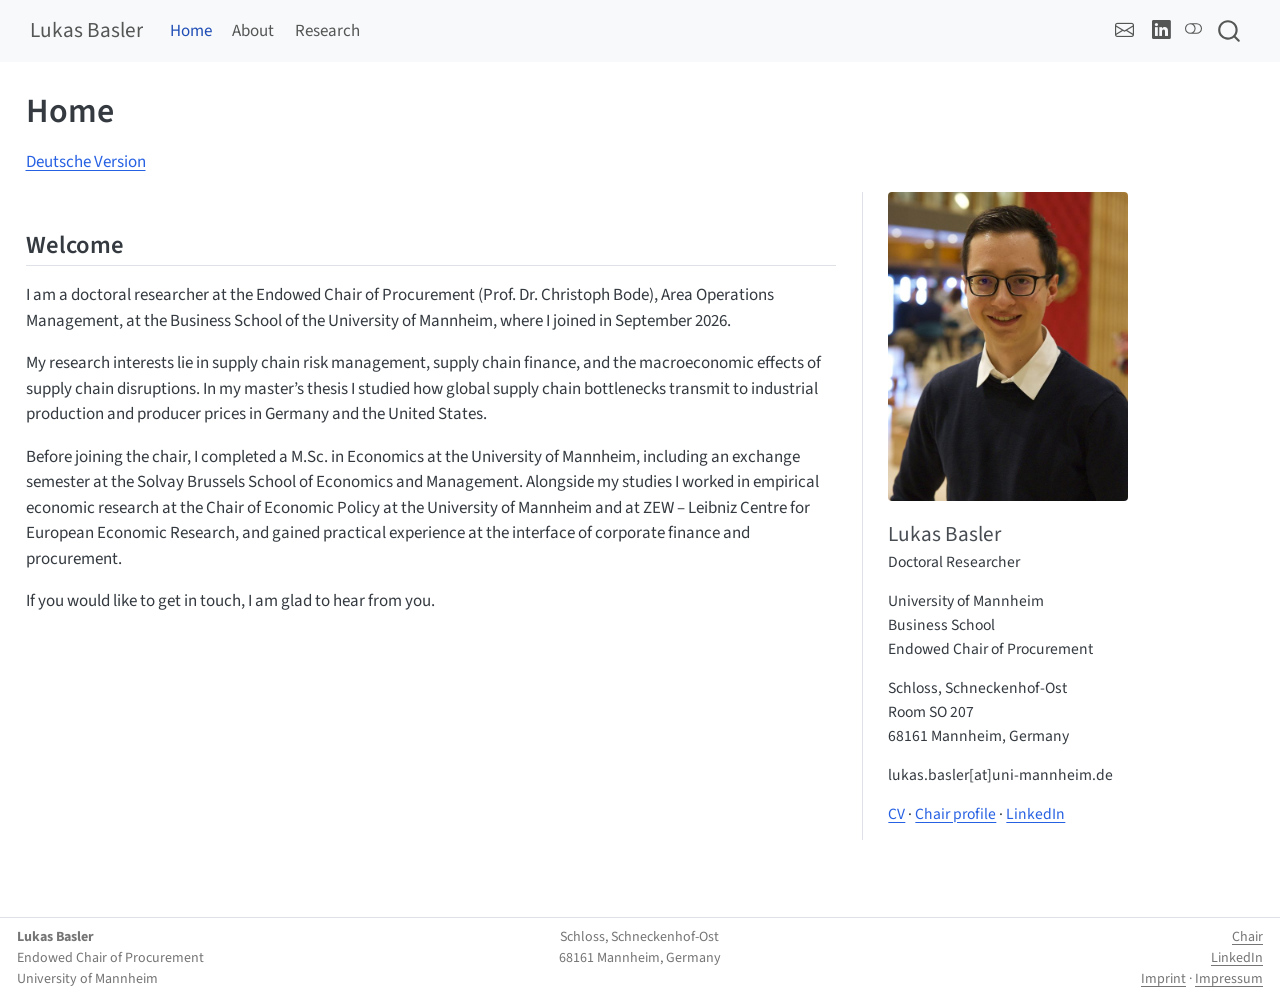
==== commit 18735dad: "deploy: 0513866829c34a18855e10fcbd4e795bd6cc1b7b" ====
--- a/index.html
+++ b/index.html
@@ -275,10 +275,6 @@
   </li>  
 </ul>
             <ul class="navbar-nav navbar-nav-scroll ms-auto">
-  <li class="nav-item">
-    <a class="nav-link" href="./de/index.html"> 
-<span class="menu-text">DE</span></a>
-  </li>  
   <li class="nav-item compact">
     <a class="nav-link" href="mailto:lukas.basler@uni-mannheim.de"> <i class="bi bi-envelope" role="img" aria-label="Email">
 </i> 
@@ -325,6 +321,7 @@
 </header>
 
 
+<p><a href="./de/index.html">Deutsche Version</a></p>
 <div class="grid">
 <section id="welcome" class="level2 g-col-12 g-col-md-8">
 <h2 data-anchor-id="welcome">Welcome</h2>
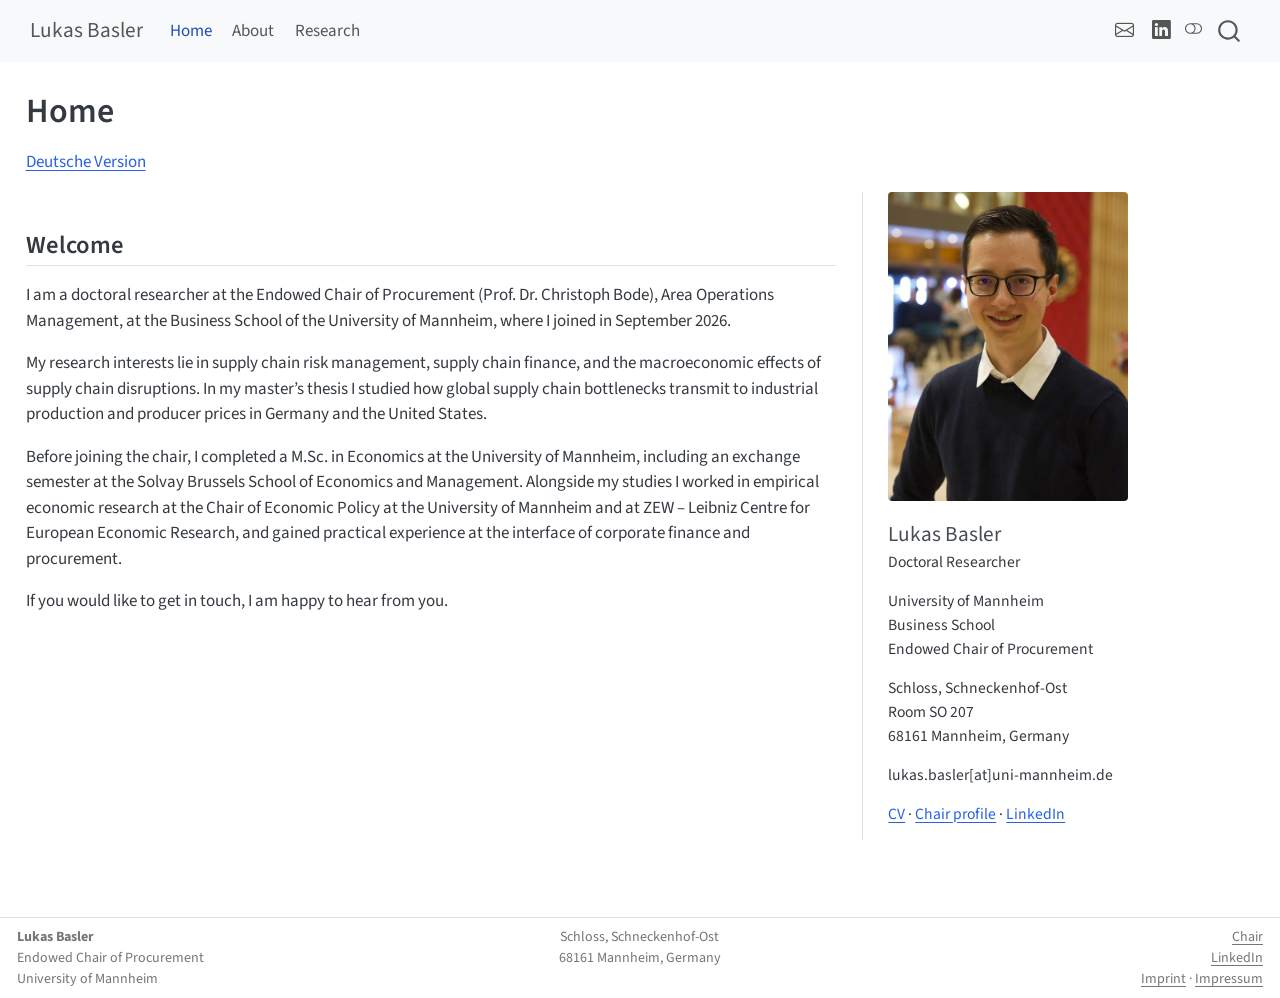
==== commit 841f7d35: "deploy: 87b05c5ed6a1f9ecbc73c1066e49c0949d1adf79" ====
--- a/index.html
+++ b/index.html
@@ -328,7 +328,7 @@
 <p>I am a doctoral researcher at the Endowed Chair of Procurement (Prof.&nbsp;Dr.&nbsp;Christoph Bode), Area Operations Management, at the Business School of the University of Mannheim, where I joined in September 2026.</p>
 <p>My research interests lie in supply chain risk management, supply chain finance, and the macroeconomic effects of supply chain disruptions. In my master’s thesis I studied how global supply chain bottlenecks transmit to industrial production and producer prices in Germany and the United States.</p>
 <p>Before joining the chair, I completed a M.Sc. in Economics at the University of Mannheim, including an exchange semester at the Solvay Brussels School of Economics and Management. Alongside my studies I worked in empirical economic research at the Chair of Economic Policy at the University of Mannheim and at ZEW – Leibniz Centre for European Economic Research, and gained practical experience at the interface of corporate finance and procurement.</p>
-<p>If you would like to get in touch, I am glad to hear from you.</p>
+<p>If you would like to get in touch, I am happy to hear from you.</p>
 </section>
 <div class="g-col-12 g-col-md-4 contact-card">
 <p><img src="images/profile.jpg" class="profile-pic img-fluid" alt="Lukas Basler"></p>
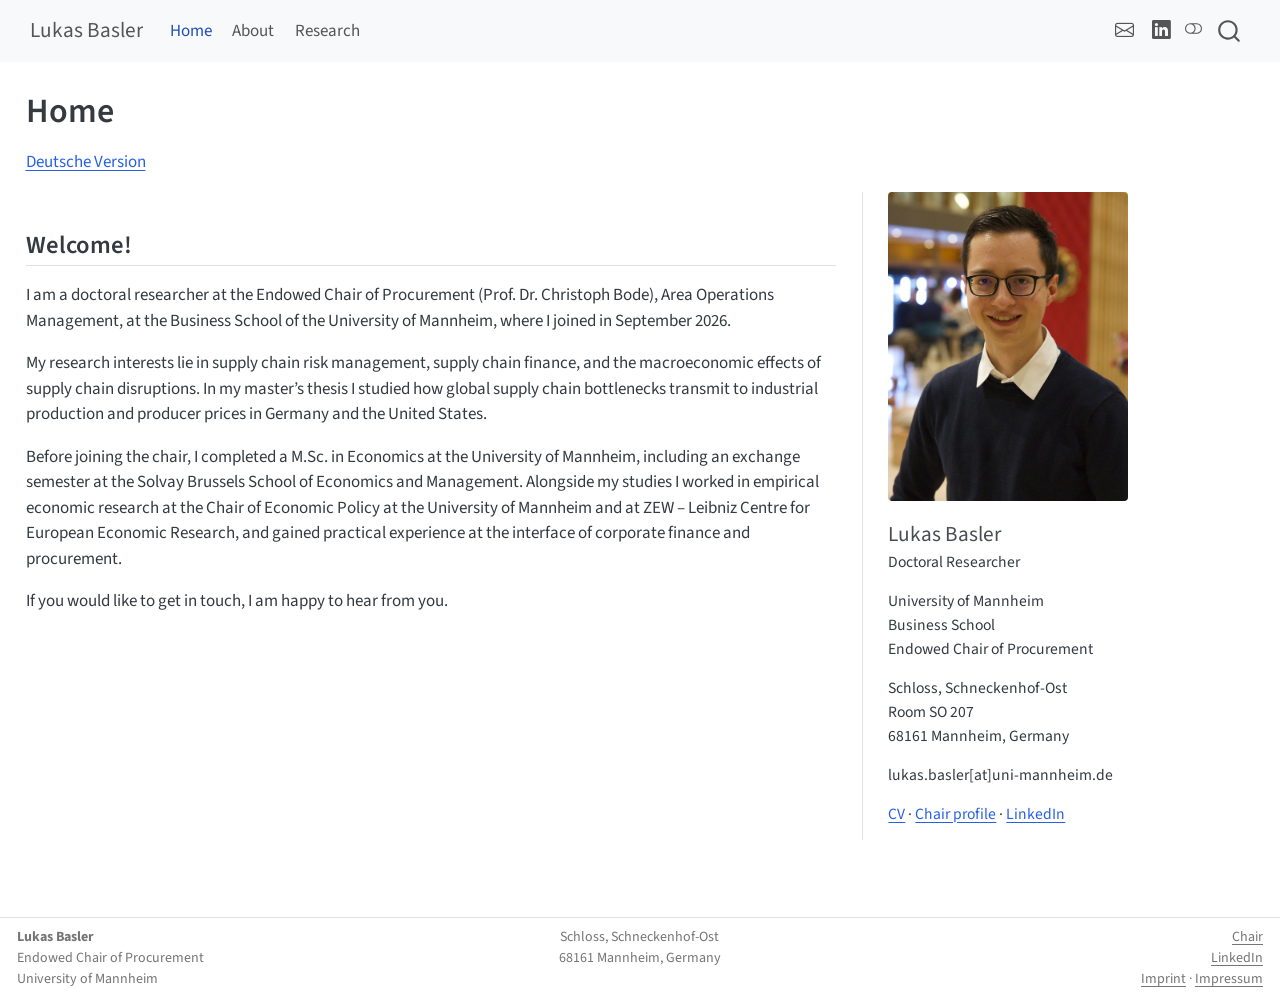
==== commit a3770977: "deploy: 6ad20b530dfea6ce33a8726337537247e1d5ef34" ====
--- a/index.html
+++ b/index.html
@@ -324,7 +324,7 @@
 <p><a href="./de/index.html">Deutsche Version</a></p>
 <div class="grid">
 <section id="welcome" class="level2 g-col-12 g-col-md-8">
-<h2 data-anchor-id="welcome">Welcome</h2>
+<h2 data-anchor-id="welcome">Welcome!</h2>
 <p>I am a doctoral researcher at the Endowed Chair of Procurement (Prof.&nbsp;Dr.&nbsp;Christoph Bode), Area Operations Management, at the Business School of the University of Mannheim, where I joined in September 2026.</p>
 <p>My research interests lie in supply chain risk management, supply chain finance, and the macroeconomic effects of supply chain disruptions. In my master’s thesis I studied how global supply chain bottlenecks transmit to industrial production and producer prices in Germany and the United States.</p>
 <p>Before joining the chair, I completed a M.Sc. in Economics at the University of Mannheim, including an exchange semester at the Solvay Brussels School of Economics and Management. Alongside my studies I worked in empirical economic research at the Chair of Economic Policy at the University of Mannheim and at ZEW – Leibniz Centre for European Economic Research, and gained practical experience at the interface of corporate finance and procurement.</p>
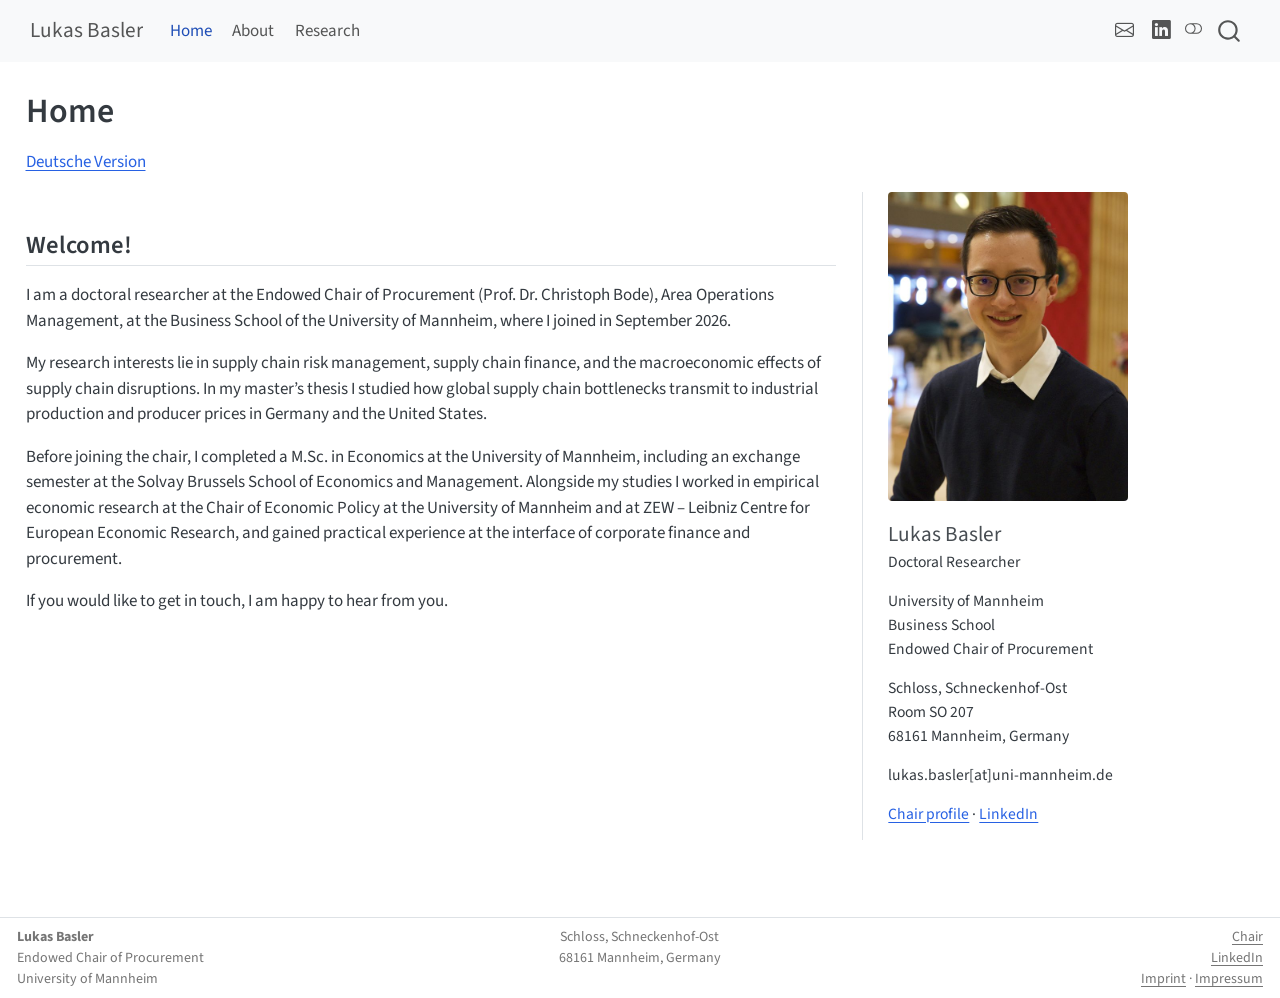
==== commit 203b2223: "deploy: d2d5fe131a9da58dbe52bf618a9fb6b8416b4cd0" ====
--- a/index.html
+++ b/index.html
@@ -338,7 +338,7 @@
 <p>University of Mannheim<br> Business School<br> Endowed Chair of Procurement</p>
 <p>Schloss, Schneckenhof-Ost<br> Room SO 207<br> 68161 Mannheim, Germany</p>
 <p>lukas.basler[at]uni-mannheim.de</p>
-<p><a href="files/CV_Basler.pdf">CV</a> · <a href="https://www.bwl.uni-mannheim.de/en/bode/team/">Chair profile</a> · <a href="https://www.linkedin.com/in/lukas-basler/">LinkedIn</a></p>
+<p><a href="https://www.bwl.uni-mannheim.de/en/bode/team/">Chair profile</a> · <a href="https://www.linkedin.com/in/lukas-basler/">LinkedIn</a></p>
 </section>
 </div>
 </div>
--- a/styles.css
+++ b/styles.css
@@ -43,6 +43,15 @@
   font-size: 1.45rem;
 }
 
+/* Date range in CV-style entries (Positions, Education, Scholarships) */
+.cv-date {
+  display: inline-block;
+  margin-top: 0.15rem;
+  font-size: 0.85rem;
+  letter-spacing: 0.02em;
+  color: var(--bs-secondary-color, #6c757d);
+}
+
 /* Hide the auto-generated title banner */
 .quarto-title-banner {
   display: none;
